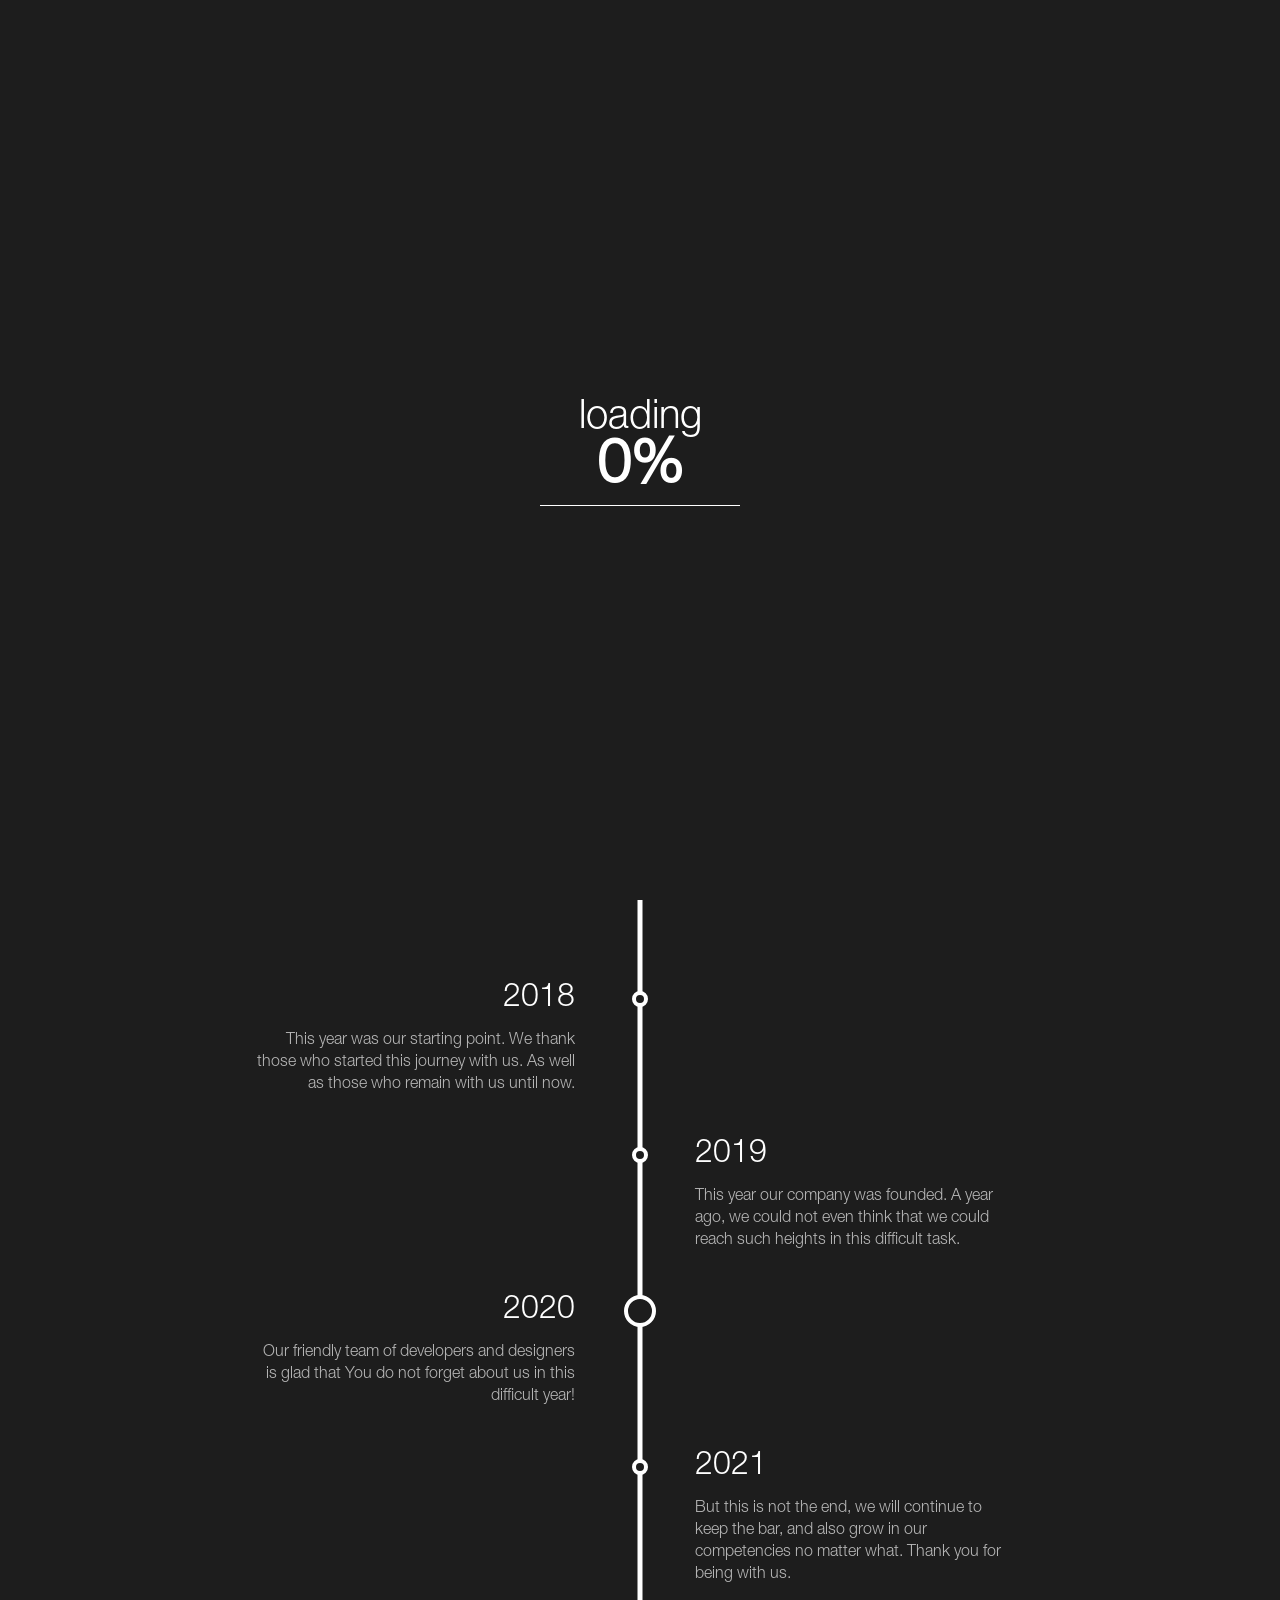
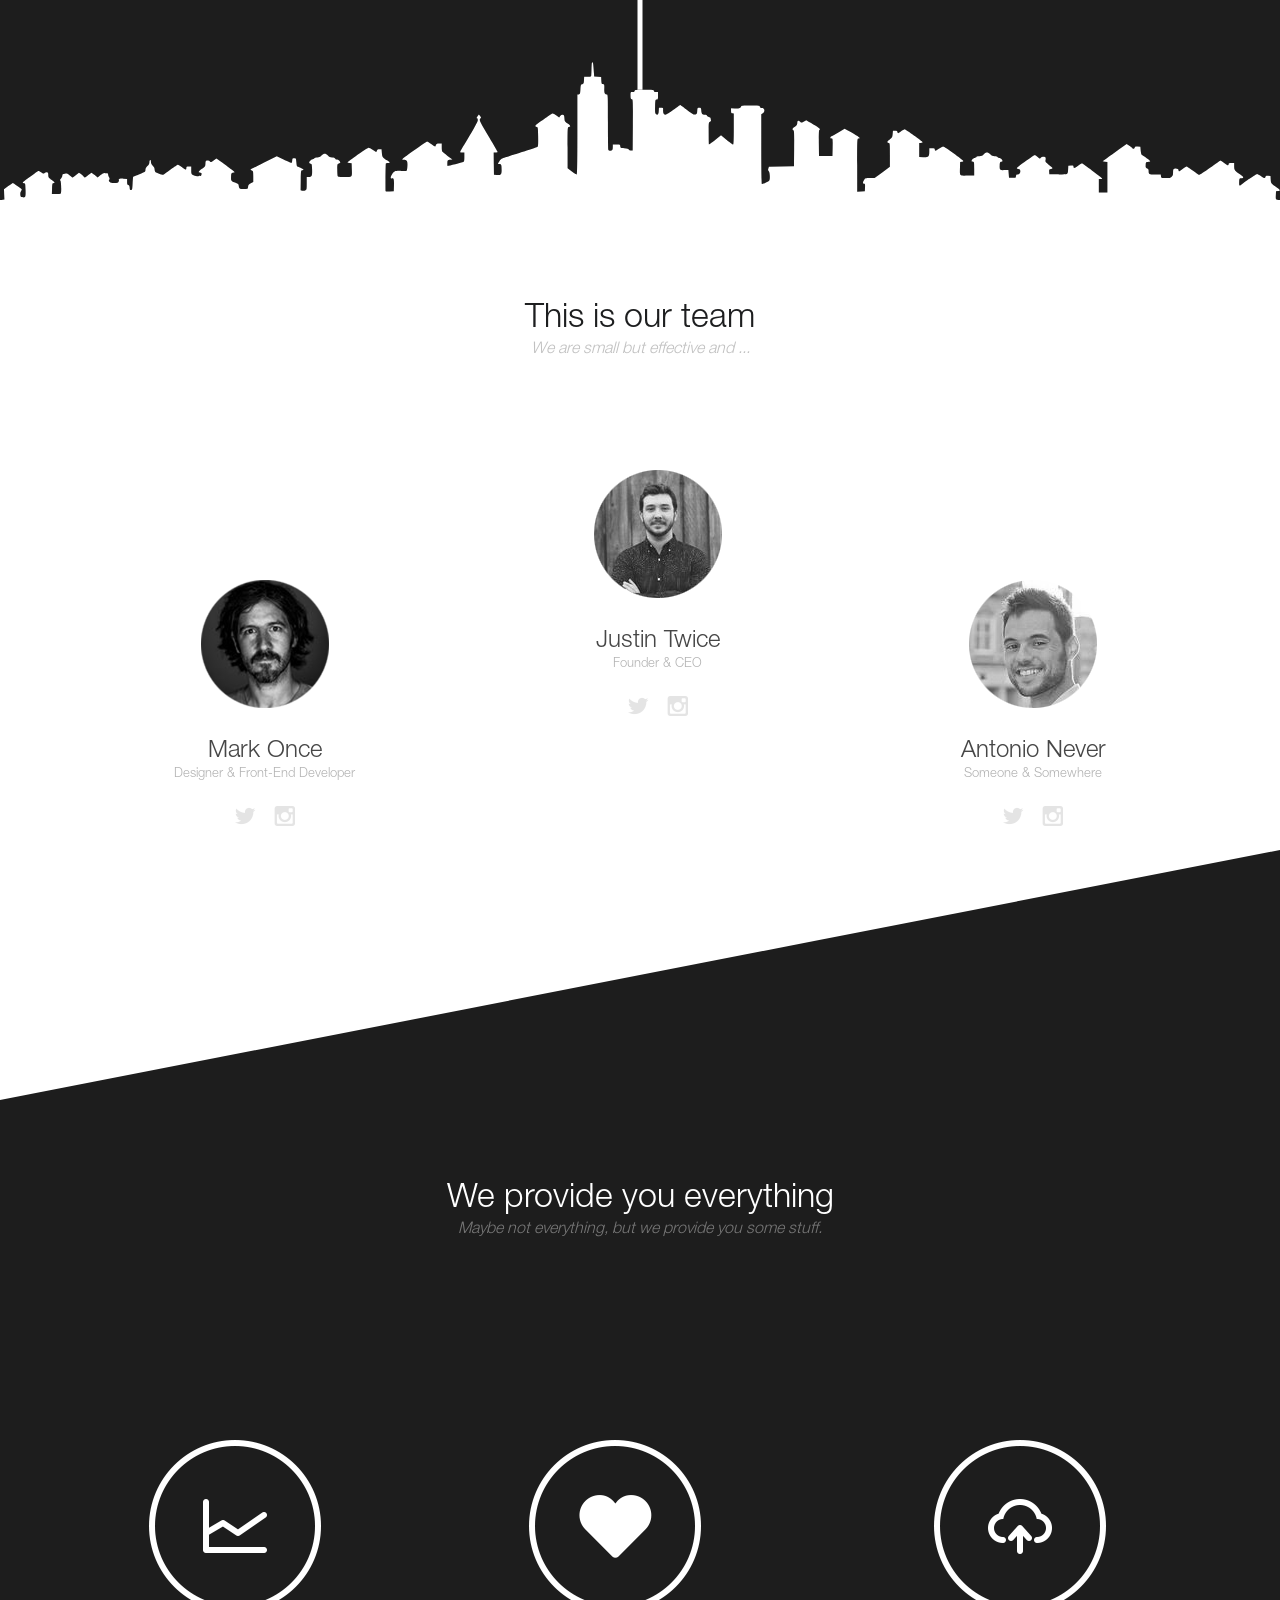
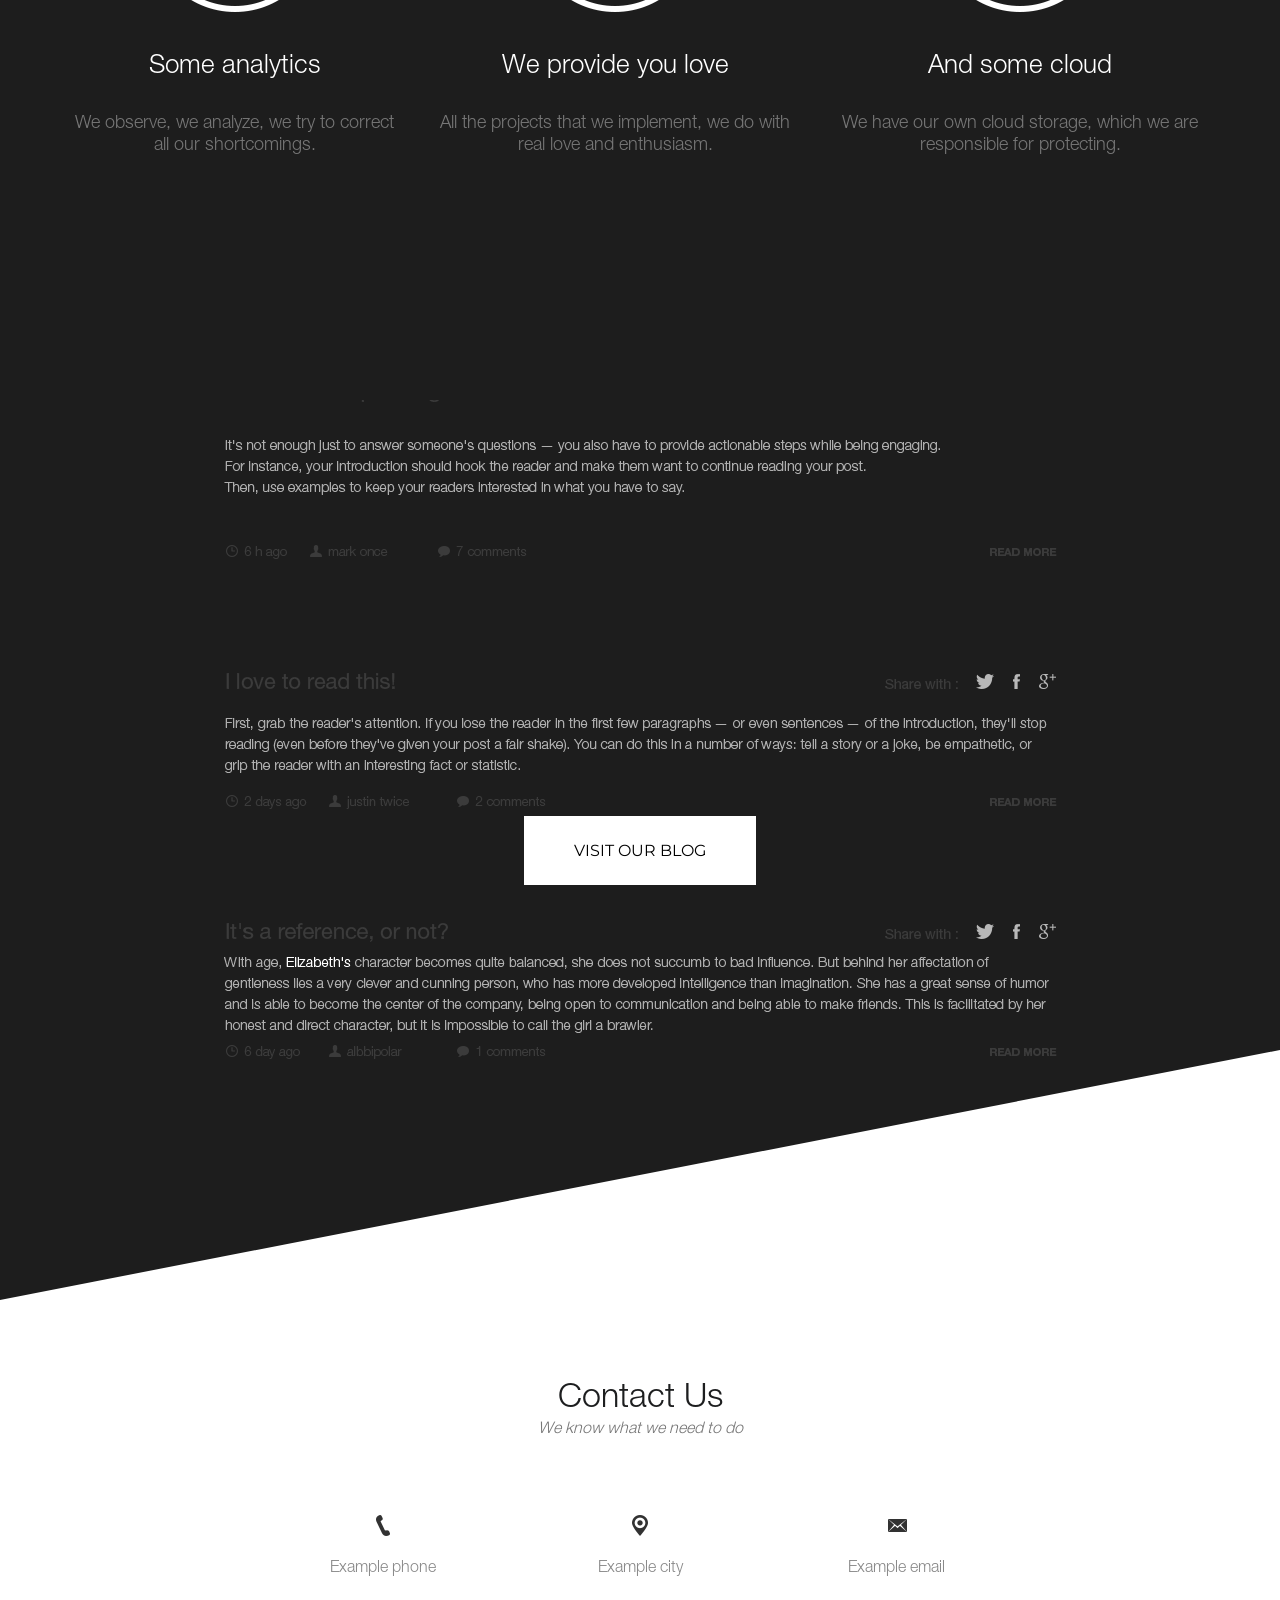
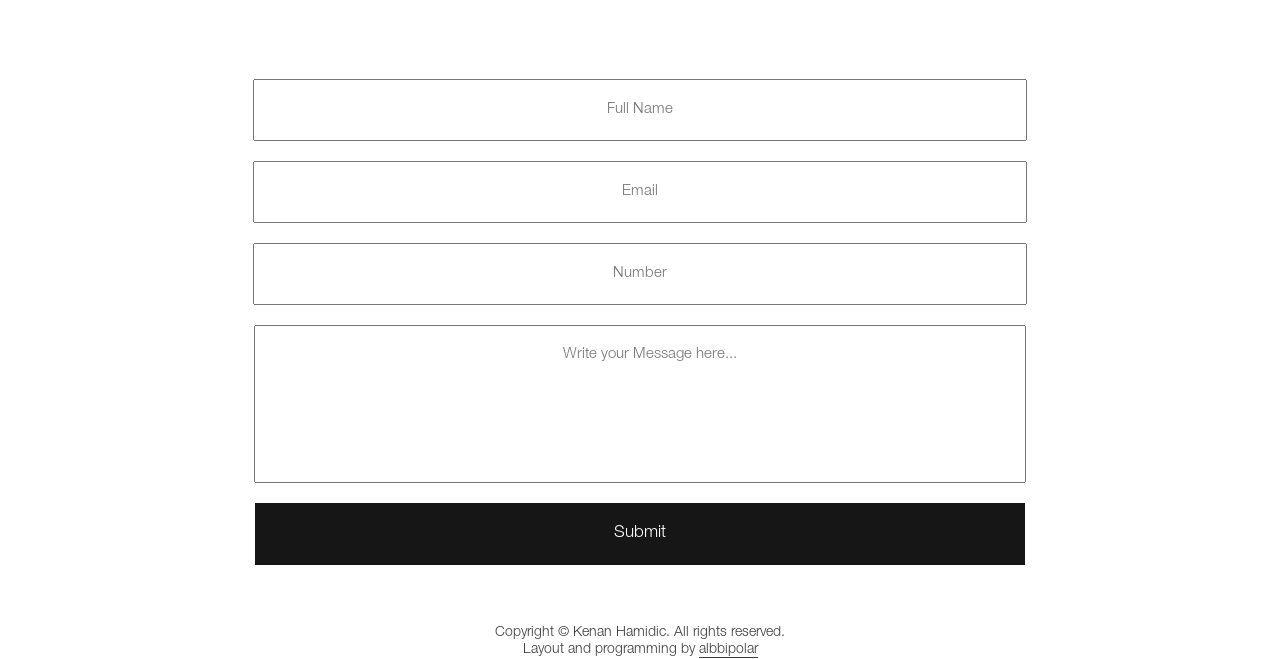
==== project/B&WLanding/index.html @ 88438c0e "add new project: B&W Landing" ====
<!DOCTYPE html>
<html lang="en">
<head>
    <meta charset="UTF-8">
    <title>B&W landing page - проект #3 | albbipolar</title>
    <meta name="viewport" content="width=device-width, initial-scale=1">
    <link rel="shortcut icon" type="image/x-icon" href="../../img/favicon.png">
    <!-- css -->
    <link rel="stylesheet" type="text/css" href="css/style.css">
    <link rel="stylesheet" type="text/css" href="css/menu.css">
    <link rel="stylesheet" type="text/css" href="css/responsive.css">
    <link rel="stylesheet" type="text/css" href="css/fonts.css">
    <link rel="stylesheet" type="text/css" href="css/owl-carousel.css">
    <!-- fonts -->
    <link href="https://fonts.googleapis.com/css2?family=Merriweather:ital,wght@1,300&family=Montserrat:wght@300;400&family=Roboto&display=swap" rel="stylesheet">
</head>
<body>
  <!-- preloader -->
  <div class="preloader">
    <div class="preloader-page">
      <div class="preloader-counter">
        <p>loading</p>
        <h2>0%</h2>
        <hr/>
      </div>
    </div>
  </div>
  <!-- / preloader -->
  <!-- toggle navigation -->
  <div class="toggle-button">
    <span></span>
  </div>
  <div id="toggle-navigation" class="toggle-navigation">
    <ul class="toggle-main">
      <li><a href="#home">Home</a></li>
      <li><a href="#about">About Us</a></li>
      <li><a href="#team">Team</a></li>
      <li><a href="#services">Services</a></li>
      <li><a href="#blog">Blog</a></li>
      <li><a href="#contact">Contact Us</a></li>
    </ul>
    <div class="toggle-about">
      <p>To exit the menu, please click on the cross button or outside of this menu.</p>
    </div>
    <ul class="toggle-copyright">
      <li>Copyright © Kenan Hamidic. All rights reserved.</li>
      <li>Layout and programming by <a href="https://albbipolar.github.io" target="_blank">albbipolar</a>.</li>
    </ul>
  </div>
  <div class="toggle-overlay"></div>
  <!-- / toggle navigation -->
  <div id="fullpage">
    <div class="section" data-anchor="section-home">
    <!-- header -->
    <header>
        <div class="container">
            <nav class="header-navigation">
                <ul>
                    <li><a href="#home">Home</a></li>
                    <li><a href="#about">About Us</a></li>
                    <li><a href="#team">Team</a></li>
                </ul>
                <div class="header-logo">
                    <p>H</p>
                </div>
                <ul>
                    <li><a href="#services">Services</a></li>
                    <li><a href="#blog">Blog</a></li>
                    <li><a href="#contact">Contact Us</a></li>
                </ul>
            </nav>
            <div class="header-title">
                <h1>We build it with passion</h1>
                <p>Just to be clear, we do this for fun not for you, just kidding.</p>
                <a href="#services" class="header-button">Read more</a>
            </div>
            <div class="header-scroll">
                <a href="#about">
                    <span></span>
                    <span></span>
                    <span></span>
                </a>
            </div>
        </div>
    </header>
    <!-- / header -->
    </div>

    <div class="section" data-anchor="section-about">
    <!-- about us -->
    <div class="section-about">
        <div class="container">
            <div class="about-entries">
                <div class="about-entry">
                  <div class="about-title">2018</div>
                  <div class="about-body">
                    <p>This year was our starting point. We thank those who started this journey with us. As well as those who remain with us until now.</p>
                  </div>
                </div>
                <div class="about-entry">
                  <div class="about-title">2019</div>
                  <div class="about-body">
                    <p>This year our company was founded. A year ago, we could not even think that we could reach such heights in this difficult task.</p>
                  </div>
                </div>
                <div class="about-entry">
                    <div class="about-title title-big">2020</div>
                    <div class="about-body">
                      <p>Our friendly team of developers and designers is glad that You do not forget about us in this difficult year!</p>
                    </div>
                  </div>
                  <div class="about-entry">
                    <div class="about-title">2021</div>
                    <div class="about-body">
                      <p>But this is not the end, we will continue to keep the bar, and also grow in our competencies no matter what. Thank you for being with us.</p>
                    </div>
                  </div>
            </div>
        </div>
        <div id="scene" class="scene">
          <div data-depth-x="0.20" data-depth-y="0" data-invert-x class="parallax-image">
            <img src="img/buildings-black.svg" alt="Buildings">
          </div>
          <div data-depth-x="0.40" data-depth-y="0" class="parallax-image">
            <img src="img/buildings-white.svg" alt="Buildings">
          </div>
        </div>
    </div>
    <!-- / about us -->
    </div>

    <div class="section" data-anchor="section-team">
    <!-- team -->
      <div class="section-team">
        <div class="container">
          <div class="team-title">
            <h2>This is our team</h2>
            <p>We are small but effective and ...</p>
          </div>
          <!-- slider for mobile -->
          <div class="owl-carousel owl-theme" style="display: none;">
            <div class="item">
              <div class="team-person">
                <img src="img/team-person-one.png" alt="Mark Once">
                <h3>Mark Once</h3>
                <p>Designer & Front-End Developer</p>
                <div class="team-social">
                  <a href="javascript:void(0);">
                    <img src="img/team-twitter.png" alt="Twitter">
                  </a>
                  <a href="javascript:void(0);">
                    <img src="img/team-instagram.png" alt="Instagram">
                  </a>
                </div>
              </div>
            </div>
            <div class="item">
              <div class="team-person">
                <img src="img/team-person-two.png" alt="Justin Twice">
                <h3>Justin Twice</h3>
                <p>Founder & CEO</p>
                <div class="team-social">
                  <a href="javascript:void(0);">
                    <img src="img/team-twitter.png" alt="Twitter">
                  </a>
                  <a href="javascript:void(0);">
                    <img src="img/team-instagram.png" alt="Instagram">
                  </a>
                </div>
              </div>
            </div>
            <div class="item">
              <div class="team-person">
                <img src="img/team-person-three.png" alt="Antonio Never">
                <h3>Antonio Never</h3>
                <p>Someone & Somewhere</p>
                <div class="team-social">
                  <a href="javascript:void(0);">
                    <img src="img/team-twitter.png" alt="Twitter">
                  </a>
                  <a href="javascript:void(0);">
                    <img src="img/team-instagram.png" alt="Instagram">
                  </a>
                </div>
              </div>
            </div>
          </div>
        <!-- / slider for mobile -->
          <div class="team-persons">
            <div class="team-person">
              <img src="img/team-person-one.png" alt="Mark Once">
              <h3>Mark Once</h3>
              <p>Designer & Front-End Developer</p>
              <div class="team-social">
                <a href="javascript:void(0);">
                  <img src="img/team-twitter.png" alt="Twitter">
                </a>
                <a href="javascript:void(0);">
                  <img src="img/team-instagram.png" alt="Instagram">
                </a>
              </div>
            </div>
            <div class="team-person">
              <img src="img/team-person-two.png" alt="Justin Twice">
              <h3>Justin Twice</h3>
              <p>Founder & CEO</p>
              <div class="team-social">
                <a href="javascript:void(0);">
                  <img src="img/team-twitter.png" alt="Twitter">
                </a>
                <a href="javascript:void(0);">
                  <img src="img/team-instagram.png" alt="Instagram">
                </a>
              </div>
            </div>
            <div class="team-person">
              <img src="img/team-person-three.png" alt="Antonio Never">
              <h3>Antonio Never</h3>
              <p>Someone & Somewhere</p>
              <div class="team-social">
                <a href="javascript:void(0);">
                  <img src="img/team-twitter.png" alt="Twitter">
                </a>
                <a href="javascript:void(0);">
                  <img src="img/team-instagram.png" alt="Instagram">
                </a>
              </div>
            </div>
          </div>
        </div>
      </div>
    <!-- / team -->
    </div>

    <div class="section" data-anchor="section-services">
    <!-- services -->
      <div class="section-services">
        <div class="container">
          <div class="services-title">
            <h3>We provide you everything</h3>
            <p>Maybe not everything, but we provide you some stuff.</p>
          </div>
          <!-- slider for mobile -->
          <div class="owl-carousel owl-theme" style="display: none;">
            <div class="item">
              <div class="service-item">
                <img src="img/service-item-one.png" alt="Analytics">
                <h3>Some analytics</h3>
                <p>We observe, we analyze, we try to correct all our shortcomings.</p>
              </div>
            </div>
            <div class="item">
              <div class="service-item">
                <img src="img/service-item-two.png" alt="Love">
                <h3>We provide you love</h3>
                <p>All the projects that we implement, we do with real love and enthusiasm.</p>
              </div>
            </div>
            <div class="item">
              <div class="service-item">
                <img src="img/service-item-three.png" alt="Cloud">
                <h3>And some cloud</h3>
                <p>We have our own cloud storage, which we are responsible for protecting.</p>
              </div>
            </div>
          </div>
          <!-- / slider for mobile -->
          <div class="services-service">
            <div class="service-item">
              <img src="img/service-item-one.png" alt="Analytics">
              <h3>Some analytics</h3>
              <p>We observe, we analyze, we try to correct all our shortcomings.</p>
            </div>
            <div class="service-item">
              <img src="img/service-item-two.png" alt="Love">
              <h3>We provide you love</h3>
              <p>All the projects that we implement, we do with real love and enthusiasm.</p>
            </div>
            <div class="service-item">
              <img src="img/service-item-three.png" alt="Cloud">
              <h3>And some cloud</h3>
              <p>We have our own cloud storage, which we are responsible for protecting.</p>
            </div>
          </div>
        </div>
      </div>
    <!-- / services -->
    </div>

    <div class="section" data-anchor="section-blog">
    <!-- blog -->
      <div class="section-blog">
        <div class="container">
          <!-- blog text for mobile -->
          <div class="blog-posts" style="display: none;">
            <div class="blog-header">
              <h3>Examples of articles from our blog</h3>
            </div>
            <div class="blog-post">
              <h4>This will be super blog</h4>
              <p>It's not enough just to answer someone's questions — you also have to provide actionable steps while being engaging.
              For instance, your introduction should hook the reader and make them want to continue reading your post.
              Then, use examples to keep your readers interested in what you have to say.</p>
            </div>
            <div class="blog-post">
              <h4>I love to read this!</h4>
              <p>First, grab the reader's attention.
                 If you lose the reader in the first few paragraphs — or even sentences — of the introduction, they'll stop reading (even before they've given your post a fair shake). 
                 You can do this in a number of ways: tell a story or a joke, be empathetic, or grip the reader with an interesting fact or statistic.</p>
            </div>
            <div class="blog-post">
              <h4>It's a reference, or not?</h4>
              <p>With age, Elizabeth's character becomes quite balanced, she does not succumb to bad influence.
                But behind her affectation of gentleness lies a very clever and cunning person, who has more developed intelligence than imagination.
                She has a great sense of humor and is able to become the center of the company, being open to communication and being able to make friends.
                This is facilitated by her honest and direct character, but it is impossible to call the girl a brawler.</p>
            </div>
          </div>
          <!-- / blog text for mobile -->
          <!-- slider for mobile -->
          <div class="owl-carousel owl-theme" style="display: none;">
            <div class="item">
              <div class="blog-post">
                <h4>This will be super blog</h4>
                <p>It's not enough just to answer someone's questions — you also have to provide actionable steps while being engaging.
                For instance, your introduction should hook the reader and make them want to continue reading your post.
                Then, use examples to keep your readers interested in what you have to say.</p>
              </div>
            </div>
            <div class="item">
              <div class="blog-post">
                <h4>I love to read this!</h4>
                <p>First, grab the reader's attention.
                   If you lose the reader in the first few paragraphs — or even sentences — of the introduction, they'll stop reading (even before they've given your post a fair shake). 
                   You can do this in a number of ways: tell a story or a joke, be empathetic, or grip the reader with an interesting fact or statistic.</p>
              </div>
            </div>
            <div class="item">
              <div class="blog-post">
                <h4>It's a reference, or not?</h4>
                <p>With age, Elizabeth's character becomes quite balanced, she does not succumb to bad influence.
                  But behind her affectation of gentleness lies a very clever and cunning person, who has more developed intelligence than imagination.
                  She has a great sense of humor and is able to become the center of the company, being open to communication and being able to make friends.
                  This is facilitated by her honest and direct character, but it is impossible to call the girl a brawler.</p>
              </div>
            </div>
          </div>
          <!-- / slider for mobile -->
          <div class="blog-button">
            <button class="modal-button">Visit our blog</button>
          </div>
        </div>
      </div>
    <!-- / blog -->
    </div>

    <div class="section" data-anchor="section-contact">
      <!-- contact -->
        <div class="section-contact">
          <div class="container">
            <div class="contact-title">
              <h3>Contact Us</h3>
              <p>We know what we need to do</p>
            </div>
            <!-- slider for mobile -->
            <div class="owl-carousel owl-theme" style="display: none;">
              <div class="item">
                <div class="contact-element">
                  <img src="img/contact-phone.png" alt="Phone">
                  <p>Example phone</p>
                </div>
              </div>
              <div class="item">
                <div class="contact-element">
                  <img src="img/contact-adress.png" alt="Adress">
                  <p>Example city</p>
                </div>
              </div>
              <div class="item">
                <div class="contact-element">
                  <img src="img/contact-email.png" alt="Email">
                  <p>Example email</p>
                </div>
              </div>
            </div>
            <!-- / slider for mobile -->
            <div class="contact-elements">
              <div class="contact-element">
                <img src="img/contact-phone.png" alt="Phone">
                <p>Example phone</p>
              </div>
              <div class="contact-element">
                <img src="img/contact-adress.png" alt="Adress">
                <p>Example city</p>
              </div>
              <div class="contact-element">
                <img src="img/contact-email.png" alt="Email">
                <p>Example email</p>
              </div>
            </div>
            <div class="contact-form">
              <input type="text" placeholder="Full Name">
              <input type="text" placeholder="Email">
              <input type="text" placeholder="Number">
              <textarea placeholder="Write your Message here..."></textarea>
              <button>Submit</button>
            </div>
            <div class="contact-copyright">
              <p>Copyright © Kenan Hamidic. All rights reserved.</p>
              <p>Layout and programming by <a href="https://albbipolar.github.io" target="_blank">albbipolar</a></p>
            </div>
          </div>
        </div>
      <!-- / contact -->
    </div>
  </div>

  <!-- modal -->
  <div class="modal-overlay">
    <div class="modal-window">
      <div class="close-modal">
        <span></span>
      </div>
      <div class="modal-content">
        <h3>Unfortunately, our blog is currently under development.</h3>
        <p>To exit the modal window, please click on the cross or double-click outside of this window.</p>
      </div>
    </div>
  </div>
  <!-- / modal -->
  
  <!-- scripts -->
  <script src="js/parallax.min.js"></script>
  <script src="https://ajax.googleapis.com/ajax/libs/jquery/2.1.3/jquery.min.js"></script>
  <script src="js/jquery.fullPage.min.js"></script>
  <script src="js/script.js"></script>
  <script src="js/classie.js"></script>
  <script src="js/owl.carousel.js"></script>
  <script>
  $(document).ready(function(){
    $('.owl-carousel').owlCarousel({
      loop: true,
      autoplay: true,
      autoplayTimeout: 7000,
      autoplayHoverPause: true,
      nav: false,
      dots: true,
      responsive: {
        0: {
          items: 1
        }
      }
    })
  });
  </script>
  <!-- / scripts -->
</body>
</html>
---- project/B&WLanding/css/style.css ----
/* DEFAULT */

* {
    margin: 0;
    padding: 0;
}
body {font-family: 'HelveticaNeueLTProLt', sans-serif;}
a, li {
    text-decoration: none;
    list-style: none;
}
img {pointer-events: none;}
input, textarea, button {outline: none;}
.container {
    width: 100%;
    max-width: 1170px;

    margin: 0 auto;
}

/* PRELOADER */

.preloader {
    background: #1d1d1d;
    position: absolute;
    top: 0;
    bottom: 0;
    right: 0;
    left: 0;
    display: flex;
    justify-content: center;
    align-items: center;
    color: #fff;
    font-size: 30px;
    z-index: 999;
}
.preloader-right-easing {animation: preloader-animation .7s ease-in-out both;}
.preloader-page {
    width: 100vw;
    height: 100vh;
    display: flex;
    justify-content: center;
    align-items: center;
}
.preloader-page .preloader-counter {text-align: center;}
.preloader-page .preloader-counter p {
    font-size: 40px;
    font-weight: 100;
    color: #fff;
}
.preloader-page .preloader-counter h2 {
    color: #fff;
    font-size: 60px;
    
    margin-top: -10px;
}
.preloader-page .preloader-counter hr {
    height: 1px;
    background: #fff;
    border: none;
}
.preloader-page .preloader-counter {
    width: 200px;
    position: relative;
}
.preloader-page .preloader-counter .color {
    width: 0px;
    overflow: hidden;
    color: #b7b7b7;
}

/* SECTION HEADER */

header {
    height: 100vh;
    display: flex;
    justify-content: center;
    background: #fff;
}
.header-navigation {
    max-width: 620px;
    display: flex;
    justify-content: center;
    align-content: center;

    margin: 0 auto;
}
.header-navigation .header-logo {
    background: #121212;
    pointer-events: none;
}
.header-navigation .header-logo p {
    color: #fff;
    font-size: 32px;
    font-weight: 700;

    padding: 15px;
}
.header-navigation ul {
    width: 100%;
    display: flex;
    justify-content: space-around;

    padding-top: 25px;
}
.header-navigation ul li a {color: #888;}
.header-navigation ul li a:hover {color: #010101;}
header .header-title {
    height: 100%;
    display: flex;
    justify-content: center;
    align-items: center;
    flex-direction: column;

    margin-top: -70px;
}
header .header-title h1 {
    color: #1d1e1f;
    font-size: 44px;
    font-weight: normal;
}
header .header-title p {
    font-family: 'Merriweather', serif;
    color: #888;
}
header .header-title .header-button {
    font-family: 'Montserrat', sans-serif;
    color: #000;
    text-transform: uppercase;
    border: 1px solid #000;

    padding: 24px 50px;
    margin-top: 40px;
}
header .header-scroll {
    display: flex;
    align-items: center;
    flex-direction: column;
    position: absolute;
    left: 0;
    right: 0;
    bottom: 90px;
}
header .header-scroll span {
    display: block;
    border-radius: 50%;
    width: 10px;
    height: 10px;
    background: #888;
    animation: scroll-animation 3s ease infinite;

    margin-top: 5px;
}
header .header-scroll span:nth-child(1) {animation-delay: .5s;}
header .header-scroll span:nth-child(2) {animation-delay: 1s;}
header .header-scroll span:nth-child(3) {animation-delay: 1.5s;}

/* SECTION ABOUT */

.section-about {
    background: #1d1d1d;
    height: 100vh;
    position: relative;
    overflow: hidden;
}
.section-about:before {
    content: '';
    position: absolute;
    top: 0px;
    left: 50%;
    bottom: 0px;
    transform: translateX(-50%);
    width: 5px;
    background: #fff;
}
.section-about .about-entries {
    width: calc(100% - 80px);
    max-width: 800px;
    position: relative;
    left: -5px;

    margin: auto;
}
.section-about .about-entries .about-entry {
    width: calc(50% - 80px);
    float: left;
    padding: 20px;
    clear: both;
    text-align: right;
}
.section-about .about-entries .about-entry:first-child {margin-top: 60px;}
.section-about .about-entries .about-entry .about-title {
    font-size: 32px;
    position: relative;
    color: #fefefe;

    margin-bottom: 12px;
}
.section-about .about-entries .about-entry .about-title:before {
    content: '';
    position: absolute;
    width: 8px;
    height: 8px;
    border: 4px solid #fff;
    background-color: #1d1d1d;
    border-radius: 100%;
    top: 50%;
    transform: translateY(-50%);
    right: -73px;
    z-index: 1000;
}
.section-about .about-entries .about-entry .about-title.title-big:before {
    width: 24px;
    height: 24px;
    transform: translate(8px, -50%);
}
.section-about .about-entries .about-entry .about-body {color: #aaa;}
.section-about .about-entries .about-entry .about-body p {
    color: #b7b7b7;
    line-height: 22px;
}
.section-about .about-entries .about-entry:nth-child(2n) {
    text-align: left;
    float: right;
}
.section-about .about-entries .about-entry:nth-child(2n) .about-title:before {left: -63px;}
.section-about .about-entries .about-entry:nth-child(2n) .about-title.title-big:before {transform: translate(-8px, -50%);}
.section-about .scene {
    height: 100vh;
    position: relative;
}
.section-about .parallax-image {
    position: absolute!important;
    bottom: 0;
    top: auto!important;
    width: 100%;
}
.section-about .parallax-image img {
    max-width: 100%;
    display: block;

    margin-bottom: -5px;
}

/* SECTION TEAM */

.section-team {
    height: 100vh;
    position: relative;
}
.section-team::before {
    content: '';
    position: absolute;
    bottom: 0;
    left: 0;
    width: 100%;
    height: 250px;
    background: #1d1d1d;
    clip-path: polygon(100% 0, 0 100%, 100% 100%);
}
.section-team .team-title {
    display: flex;
    justify-content: center;
    align-items: center;
    flex-direction: column;

    padding-top: 100px;
}
.section-team .team-title h2 {
    color: #1d1e1f;
    font-size: 34px;
    font-weight: normal;
}
.section-team .team-title p {
    color: #8888;
    font-style: italic;
}
.section-team .team-persons {
    display: flex;
    justify-content: space-around;
}
.section-team .team-persons .team-person {
    display: flex;
    justify-content: center;
    align-items: center;
    flex-direction: column;
    text-align: center;
}
.section-team .team-persons .team-person h3 {
    color: #464646;
    font-size: 24px;
    font-weight: normal;

    margin-top: 30px;
}
.section-team .team-persons .team-person p {
    color: #b3b3b3;
    font-size: 13px;
}
.section-team .team-persons .team-person {margin-top: 220px;}
.section-team .team-persons .team-person:nth-child(2) {margin-top: 0;}
.section-team .team-persons .team-person .team-social {margin-top: 20px;}
.section-team .team-persons .team-person .team-social img {margin: 0 5px;}
.section-team .team-persons .team-person .team-social a {display: inline-block;}

/* SECTION SERVICES */

.section-services {
    height: 100vh;
    background: #1d1d1d;
}
.section-services .services-title {
    display: flex;
    justify-content: center;
    align-items: center;
    flex-direction: column;

    padding-top: 80px;
}
.section-services .services-title h3 {
    color: #fff;
    font-size: 34px;
    font-weight: normal;
}
.section-services .services-title p {
    color: #777;
    font-style: italic;
}
.section-services .services-service {
    display: flex;
    justify-content: space-around;

    margin-top: 200px;
}
.section-services .services-service .service-item {
    display: flex;
    justify-content: center;
    align-items: center;
    flex-direction: column;
    text-align: center;

    margin: 0 20px;
}
.section-services .services-service .service-item h3 {
    color: #fff;
    font-size: 26px;
    font-weight: normal;

    margin: 40px 0 30px 0;
}
.section-services .services-service .service-item p {
    color: #777;
    font-size: 18px;
}

/* SECTION BLOG */

.section-blog {
    height: 100vh;
    display: flex;
    justify-content: center;
    align-items: center;
    background: url('../img/blog-posts.png') #1d1d1d;
    background-repeat: no-repeat;
    background-position: bottom;
    text-align: center;
    position: relative;
}
.section-blog::before {
    content: '';
    position: absolute;
    bottom: 0;
    left: 0;
    width: 100%;
    height: 250px;
    background: #fff;
    clip-path: polygon(100% 0, 0 100%, 100% 100%);
}
.section-blog .blog-button button {
    font-family: 'Montserrat', sans-serif;
    color: #000;
    font-size: 16px;
    text-transform: uppercase;
    background: #fff;
    border: none;
    cursor: pointer;

    padding: 25px 50px;
}

/* SECTION CONTACT */

.section-contact {
    height: 100vh;
    background: #fff;
}
.section-contact .contact-form {
    max-width: 770px;

    margin: 100px auto 0px auto;
}
.section-contact .contact-title {
    display: flex;
    justify-content: center;
    align-items: center;
    flex-direction: column;

    padding-top: 80px;
}
.section-contact .contact-title h3 {
    color: #1d1e1f;
    font-size: 34px;
    font-weight: normal;
}
.section-contact .contact-title p {
    color: #777;
    font-style: italic;
}
.section-contact .contact-elements {
    max-width: 770px;
    display: flex;
    justify-content: space-around;
    align-items: center;

    margin: 60px auto 0px auto;
}
.section-contact .contact-elements .contact-element {
    width: 100%;
    display: flex;
    justify-content: center;
    align-items: center;
    flex-direction: column;
}
.section-contact .contact-elements .contact-element p {
    color: #888;
    
    margin-top: 10px;
}
.section-contact .contact-form {
    display: flex;
    justify-content: center;
    align-items: center;
    flex-direction: column;

    margin-top: 100px;
}
.section-contact .contact-form input {
    font-family: 'HelveticaNeueLTProLt', sans-serif;
    color: #888;
    font-size: 15px;
    text-align: center;
    width: 100%;

    padding: 20px 0;
    margin-bottom: 20px;
}
.section-contact .contact-form textarea {
    font-family: 'HelveticaNeueLTProLt', sans-serif;
    color: #888;
    font-size: 15px;
    width: 100%;
    text-align: center;
    resize: none;

    padding: 20px 0 100px 0;
}
.section-contact .contact-form textarea::placeholder {padding-left: 20px;}
.section-contact .contact-form button {
    font-family: 'HelveticaNeueLTProLt', sans-serif;
    color: #fff;
    font-size: 17px;
    width: 100%;
    background: #161616;
    border: 1px solid #161616;
    cursor: pointer;

    padding: 20px 0;
    margin-top: 20px;
}
.section-contact .contact-copyright {
    color: #3b3b3b;
    font-size: 14px;
    text-align: center;

    margin: 60px 0;
}
.section-contact .contact-copyright a {
    color: #3b3b3b;
    border-bottom: 1px solid #3b3b3b;
}

/* ANIMATIONS */

@keyframes preloader-animation { 
	from {}
    to {transform: translateX(100%);}
}
@keyframes scroll-animation {
    0% {opacity: 1;}
    50% {opacity: 0;}
    100% {opacity: 1;}
}

/* MODAL WINDOW */

.modal-window {
    display: flex;
    align-items: center;
    justify-content: center;
    position: relative;
    margin: 0 auto;
    background-color: #fff;
    width: 600px;
    max-width: 1200px;
    min-height: 320px;
    padding: 16px;
    opacity: 0;
    overflow-y: auto;
    visibility: hidden;
    backface-visibility: hidden;
    transform: scale(1.2);
    transition: all 0.6s cubic-bezier(0.55, 0, 0.1, 1);
}
.modal-window .modal-content {
    opacity: 0;
    backface-visibility: hidden;
    transition: opacity 0.6s cubic-bezier(0.55, 0, 0.1, 1);
    transition-delay: 0.3s;
}
.modal-window.active {
    visibility: visible;
    opacity: 1;
    transform: scale(1);
}
.modal-window .modal-content {
    text-align: center;
    opacity: 1;
}
.modal-window .modal-content h3 {
    color: #1d1d1d;
    font-weight: normal;

    margin-bottom: 10px;
}
.modal-window .modal-content p {color: #888;}
.modal-window.active .close-modal {
    display: block;
    position: fixed;
    top: 20px;
    right: 25px;
    z-index: 100;
    width: 50px;
    height: 50px;
    transform: rotate(45deg);
    cursor: pointer;
}
.modal-window.active .close-modal span {
    position: absolute;
    top: 50%;
    left: 0;
    display: block;
    width: 100%;
    height: 8%;
    background-color: #1d1d1d;
    font-size: 0px;
    user-select: none;
}
.modal-window.active .close-modal span:before,
.modal-window.active .close-modal span:after {
    content: '';
    width: 100%;
    height: 100%;
    position: absolute;
    left: 0;
    background: #1d1d1d;
}
.modal-window.active .close-modal span:before,
.modal-window.active .close-modal span:after {transform: rotate(90deg);}
---- project/B&WLanding/css/menu.css ----
.toggle-button {
    display: block;
    position: fixed;
    top: 20px;
    right: 25px;
    z-index: 100;
    width: 50px;
    height: 50px;
}
.toggle-button span {
    position: absolute;
    top: 50%;
    left: 0;
    display: block;
    width: 100%;
    height: 8%;
    background-color: #fff;
    font-size: 0px;
    user-select: none;
}
.toggle-button span:before {transform: translateY(350%);}
.toggle-button span:after {transform: translateY(-350%);}
.toggle-button span:before, .toggle-button span:after {
    position: absolute;
    left: 0;
    width: 100%;
    height: 100%;
    background: #fff;
    content: '';
}
.toggle-button.clicked span:before, .toggle-button.clicked span:after {background-color: #fff;}
.toggle-button:hover {cursor: pointer;}
.toggle-navigation {
    background-color: #2a2a2a;
    position: fixed;
    z-index: 9;
    top: 0;
    right: 0;
    height: 100%;
    max-width: 500px;
    width: 100%;
    overflow-y: auto;
    transform: translateX(100%);
    transition: transform 0.55s cubic-bezier(0.785, 0.135, 0.15, 0.86);

    padding: 100px 40px 60px 40px;
}
.toggle-navigation.overlay-show {transform: translateX(0px);}
.toggle-navigation.overlay-show ul.toggle-main li {
    transform: translateX(0px);
    opacity: 1;
}
.toggle-navigation.overlay-show ul.toggle-main li:nth-child(1) {transition-delay: 0.15s;}
.toggle-navigation.overlay-show ul.toggle-main li:nth-child(2) {transition-delay: 0.3s;}
.toggle-navigation.overlay-show ul.toggle-main li:nth-child(3) {transition-delay: 0.45s;}
.toggle-navigation.overlay-show ul.toggle-main li:nth-child(4) {transition-delay: 0.6s;}
.toggle-navigation.overlay-show ul.toggle-main li:nth-child(5) {transition-delay: 0.75s;}
.toggle-navigation.overlay-show ul.toggle-main li:nth-child(6) {transition-delay: 0.9s;}
.toggle-navigation.overlay-show ul.toggle-main li:nth-child(7) {transition-delay: 1.05s;}
.toggle-navigation.overlay-show ul.toggle-main li:nth-child(8) {transition-delay: 1.2s;}
.toggle-navigation.overlay-show ul.toggle-main li:nth-child(9) {transition-delay: 1.35s;}
.toggle-navigation.overlay-show .toggle-about,
.toggle-navigation.overlay-show .toggle-copyright {
    transform: translateY(0px);
    opacity: 1;
    transition-delay: 0.85s;
}
@media (min-width: 667px) {
    .toggle-navigation {
        padding: 120px 90px 70px 90px;
    }
}
.toggle-navigation ul.toggle-main {list-style-type: none;}
.toggle-navigation ul.toggle-main li {
    transform: translateX(40px);
    opacity: 0;
    transition: all 0.3s ease;

    margin-bottom: 20px;
}
.toggle-navigation ul.toggle-main li:last-of-type {margin-bottom: 0px;}
.toggle-navigation ul.toggle-main li a {
    color: #fff;
    text-decoration: none;
    text-transform: uppercase;
    font-size: 24px;
    display: block;
    letter-spacing: 5px;
    transition: all 0.3s ease;

    padding: 10px 0;
}
.toggle-navigation ul.toggle-main li a span {color: #777;}
.toggle-navigation ul.toggle-main li a:hover {color: #777;}
.toggle-navigation .toggle-about {
    transform: translateY(30px);
    opacity: 0;
    transition: all 0.4s ease;
    
    margin-top: 40px;
}
.toggle-navigation .toggle-about p {
    color: #fff;
    font-size: 1.05rem;
    letter-spacing: 0.5px;
    line-height: 170%;
}
.toggle-navigation ul.toggle-copyright {
    list-style-type: none;
    transform: translateY(30px);
    opacity: 0;
    transition: all 0.4s ease;

    margin-top: 40px;
}
.toggle-navigation ul.toggle-copyright li {
    color: #fff;

    margin-bottom: 10px;
}
.toggle-navigation ul.toggle-copyright li:last-of-type {margin-bottom: 0px;}
.toggle-navigation ul.toggle-copyright li a {
    color: #fff;
    letter-spacing: 1px;
    font-size: 0.9rem;
    text-decoration: none;
    transition: all 0.3s ease;
    border-bottom: 1px solid #fff;
}
.toggle-navigation ul.toggle-copyright li a:hover {color: #777;}
.toggle-overlay {
    position: fixed;
    top: 0;
    left: 0;
    z-index: 1;
    width: 100%;
    height: 100%;
    transition: all 0.3s ease-in-out;
    background: #1d1d1d;
    opacity: 0;
    visibility: hidden;
}
.toggle-overlay.overlay-show {
    opacity: 0.8;
    visibility: visible;
}
.button-dark span,
.button-dark span::before,
.button-dark span::after {background: #1d1d1d;}
.button-active {transform: rotate(45deg);}
.button-active span,
.button-active span::before,
.button-active span::after {
    background: #fff!important;
    transform: rotate(90deg);
}
---- project/B&WLanding/css/responsive.css ----
/* RESPONSIVE STYLE */

/* IF WIDTH < 720px */

@media screen and (max-width: 720px) {

    /* SECTION HEADER */
    .header-navigation {display: none;}
    .toggle-button {display: block!important;}
    .toggle-button span,
    .toggle-button span:before,
    .toggle-button span:after {background: #1d1d1d;}

    /* SECTION ABOUT */
    .section-about .about-entries .about-entry .about-title:before,
    .section-about:before {display: none;}
    .section-about .about-entries {
        height: 100vh;
        position: static;
        left: 0;
        display: flex;
        justify-content: center;
        align-items: center;
        flex-direction: column;

        margin: 0 auto;
    }
    .section-about .about-entries .about-entry:first-child {margin: 0;}
    .section-about .about-entries .about-entry:nth-child(2n),
    .section-about .about-entries .about-entry {
        width: 100%;
        text-align: center;
    }
    .section-about .parallax-image img {display: none;}

    /* SECTION TEAM */
    .section-team::before {display: none;}
    .section-team .team-persons {
        flex-direction: column;
        
        margin-top: 40px;
    }
    .section-team .team-persons .team-person:nth-child(2),
    .section-team .team-persons .team-person {
        width: 100%;

        margin: 20px 0;
    }
    .section-team .team-persons .team-person h3 {margin-top: 10px;}
    .section-team .team-persons .team-person .team-social {margin: 0;}

    /* SECTION SERVICES */
    .section-services {
        display: flex;
        justify-content: center;
        align-items: center;
        flex-direction: column;
    }
    .section-services .services-title {padding: 0;}
    .section-services .services-service {
        max-width: 800px;
        width: calc(100% - 80px);
        flex-direction: column;

        margin: 40px auto 0 auto;
    }
    .section-services .services-service .service-item {margin: 20px 0;}
    .section-services .services-service .service-item img {width: 20%;}
    .section-services .services-service .service-item h3 {margin: 5px 0;}
    .section-services .services-service .service-item p {padding: 0 20px;}

    /* SECTION BLOG */
    .section-blog {
        background: #1d1d1d;

        padding: 0 40px;
    }
    .section-blog::before {display: none;}
    .section-blog .blog-header h3 {
        color: #fff;
        font-weight: normal;
        font-size: 34px;

        margin-bottom: 80px;
    }
    .section-blog .blog-posts {
        display: block!important;

        margin: 20px 0;
    }
    .section-blog .blog-post h4 {
        color: #fff;
        font-weight: normal;
        font-size: 24px;

        margin: 10px 0;
    }
    .section-blog .blog-post p {
        color: #777;
        font-size: 16px;
    }
    .section-blog .blog-button {margin-top: 80px;}

    /* SECTION CONTACT */
    .section-contact {padding: 0 40px;}
    .section-contact .contact-form input,
    .section-contact .contact-form textarea,
    .section-contact .contact-form button {width: 75%;}

    /* TOGGLE NEAVIGATION */
    .fp-viewing-about .toggle-button span,
    .fp-viewing-about .toggle-button span:before,
    .fp-viewing-about .toggle-button span:after,
    .fp-viewing-services .toggle-button span,
    .fp-viewing-services .toggle-button span:before,
    .fp-viewing-services .toggle-button span:after,
    .fp-viewing-blog .toggle-button span,
    .fp-viewing-blog .toggle-button span:before,
    .fp-viewing-blog .toggle-button span:after {background: #fff;}
}

/* IF WIDTH < 540PX */

@media screen and (max-width: 540px) {

    /* SECTION HEADER */
    header {padding: 0 40px;}
    header .header-title {margin: 0;}
    header .header-title h1 {
        font-size: 36px;
        text-align: center;
    }
    header .header-title p {
        text-align: center;

        margin-top: 10px;
    }

    /* MOBILE MENU */
    .toggle-navigation {
        display: flex;
        flex-direction: column;
        align-items: center;
        text-align: center;

        padding: 0;
    }
    .toggle-navigation.overlay-show ul.toggle-main li {width: 100%;}
    .toggle-navigation .toggle-main {
        width: 100%;
        height: 100%;
        display: flex;
        flex-direction: column;
        justify-content: center;
        align-items: center;
        text-align: center;
    }
    .toggle-navigation .toggle-about,
    .toggle-navigation .toggle-copyright {display: none;}

    /* SECTION ABOUT */
    .section-about {padding: 0 40px;}
    .section-about .about-entries {
        max-width: none;
        width: 100%;
    }
    .section-about .about-entries .about-entry {padding: 0;}
    .section-about .about-entries .about-entry .about-title {margin: 0;}
    .section-about .about-entries .about-entry:nth-child(2n),
    .section-about .about-entries .about-entry {margin-top: 20px;}

    /* SECTION TEAM */
    .section-team {
        display: flex;
        justify-content: center;
        align-items: center;
        flex-direction: column;
    }
    .section-team .team-title {
        padding: 0;
        margin: 0 40px;
    }
    .section-team .team-persons {display: none!important;}
    .section-team .owl-carousel .item h3 {
        font-size: 24px;
        font-weight: normal;
        
        margin-top: 30px;
    }
    .section-team .owl-carousel {display: block!important;}
    .section-team .owl-carousel .owl-item {display: flex;}
    .section-team .owl-carousel .item {
        width: 100%;
        display: flex;
        justify-content: center;
        align-items: center;
        text-align: center;
    }
    .section-team .owl-carousel {margin-top: 40px;}
    .section-team .owl-carousel .team-social {
        display: flex;
        justify-content: center;
    }
    .section-team .owl-carousel .team-social a {margin: 10px 5px;}

    /* SECTION SERVICES */
    .section-services .services-service {display: none;}
    .section-services .services-title {
        text-align: center;

        margin: 0 40px;
    }
    .section-services .owl-carousel {display: block!important;}
    .section-services .owl-carousel {margin-top: 40px;}
    .section-services .owl-carousel .service-item {
        display: block;
        text-align: center;
    }
    .section-services .owl-carousel .owl-dots button.owl-dot.active {background: #fff!important;}
    .section-services .owl-carousel .item h3 {
        color: #fff;
        font-size: 24px;
        font-weight: normal;
        
        margin-top: 30px;
    }
    .section-services .owl-carousel .item p {
        color: #b3b3b3;

        margin: 0 40px;
    }

    /* SECTION BLOG */
    .section-blog .blog-posts {display: none!important;}
    .section-blog .owl-carousel {display: block!important;}
    .section-blog .owl-carousel .owl-dots button.owl-dot.active {background: #fff;}

    /* SECTION CONTACT */
    .section-contact .contact-elements {display: none;}
    .section-contact .owl-carousel {
        display: block!important;

        margin-top: 40px;
    }
    .owl-carousel .contact-element {text-align: center;}
    .section-contact .contact-form {margin-top: 20px;}
    .section-contact .contact-form input {
        margin-bottom: 10px;
        padding: 10px 0;
    }
    .section-contact .contact-form textarea {display: none;}
    .section-contact .contact-form button {
        margin: 0;
        padding: 10px 0;
    }
    .section-contact .contact-copyright {
        font-size: 13px;

        margin: 20px 0;
    }
}

/* MODAL WINDOW */

@media screen and (min-width: 0px) {
    .modal-overlay {
        display: flex;
        align-items: center;
        justify-content: center;
        position: fixed;
        top: 0;
        left: 0;
        width: 100%;
        height: 100%;
        z-index: 5;
        background-color: rgba(0, 0, 0, 0.6);
        opacity: 0;
        visibility: hidden;
        backface-visibility: hidden;
        transition: opacity 0.6s cubic-bezier(0.55, 0, 0.1, 1), visibility 0.6s cubic-bezier(0.55, 0, 0.1, 1);
   }
    .modal-overlay.active {
        visibility: visible;
        opacity: 1;
   }
}
---- project/B&WLanding/css/fonts.css ----
@font-face {
    font-family: HelveticaNeueLTProLt;
    src: local(Stackyard), url(../fonts/HelveticaNeueLTProLt.otf);
}
---- project/B&WLanding/css/owl-carousel.css ----
.owl-carousel {
  display: none;
  width: 100%;
  -webkit-tap-highlight-color: transparent;
  position: relative;
  z-index: 1;
}
.owl-carousel .owl-stage {
  position: relative;
  -ms-touch-action: pan-Y;
  touch-action: manipulation;
  -moz-backface-visibility: hidden;
}
.owl-carousel .owl-stage:after {
  content: ".";
  display: block;
  clear: both;
  visibility: hidden;
  line-height: 0;
  height: 0;
}
.owl-carousel .owl-stage-outer {
  position: relative;
  overflow: hidden;
  -webkit-transform: translate3d(0px, 0px, 0px);
}
.owl-carousel .owl-wrapper,
.owl-carousel .owl-item {
  -webkit-backface-visibility: hidden;
  -moz-backface-visibility: hidden;
  -ms-backface-visibility: hidden;
  -webkit-transform: translate3d(0, 0, 0);
  -moz-transform: translate3d(0, 0, 0);
  -ms-transform: translate3d(0, 0, 0);
}
.owl-carousel .owl-item {
  position: relative;
  min-height: 1px;
  float: left;
  -webkit-backface-visibility: hidden;
  -webkit-tap-highlight-color: transparent;
  -webkit-touch-callout: none;
}
.owl-carousel .owl-item img {
  display: block;
  margin: 0 auto;
}
.owl-carousel .owl-nav.disabled,
.owl-carousel .owl-dots.disabled {display: none;}
.owl-carousel .owl-nav .owl-prev,
.owl-carousel .owl-nav .owl-next,
.owl-carousel .owl-dot {
  cursor: pointer;
  -webkit-user-select: none;
  -khtml-user-select: none;
  -moz-user-select: none;
  -ms-user-select: none;
  user-select: none;
}
.owl-carousel .owl-nav button.owl-prev,
.owl-carousel .owl-nav button.owl-next,
.owl-carousel button.owl-dot {
  color: inherit;
  border: none;
  padding: 0 !important;
  font: inherit;
}
.owl-carousel.owl-loaded {display: block;}
.owl-carousel.owl-loading {
  opacity: 0;
  display: block;
}
.owl-carousel.owl-hidden {opacity: 0;}
.owl-carousel.owl-refresh .owl-item {visibility: hidden;}
.owl-carousel.owl-drag .owl-item {
  -ms-touch-action: pan-y;
  touch-action: pan-y;
  -webkit-user-select: none;
  -moz-user-select: none;
  -ms-user-select: none;
  user-select: none;
}
.owl-carousel.owl-grab {
  cursor: move;
  cursor: grab;
}
.owl-carousel.owl-rtl {direction: rtl;}
.owl-carousel.owl-rtl .owl-item {float: right;}
.no-js .owl-carousel {display: block;}
.owl-carousel .animated {
  animation-duration: 1000ms;
  animation-fill-mode: both;
}
.owl-carousel .owl-animated-in {z-index: 0;}
.owl-carousel .owl-animated-out {z-index: 1;}
.owl-carousel .fadeOut {animation-name: fadeOut;}

@keyframes fadeOut {
  0% {opacity: 1;}
  100% {opacity: 0;}
}
.owl-height {transition: height 500ms ease-in-out;}
.owl-carousel .owl-item .owl-lazy {
  opacity: 0;
  transition: opacity 400ms ease;
}
.owl-carousel .owl-item .owl-lazy[src^=""],
.owl-carousel .owl-item .owl-lazy:not([src]) {max-height: 0;}
.owl-carousel .owl-item img.owl-lazy {transform-style: preserve-3d;}
.owl-dots {
  text-align: center;
  padding-top: 15px;
}
.owl-dots button.owl-dot {
  width: 10px;
  height: 10px;
  border-radius: 50%;
  display: inline-block;
  background: #ccc;
  margin: 0 3px;
}
.owl-dots button.owl-dot.active {background: rgba(29, 29, 29, 0.7);}
.owl-dots button.owl-dot:focus {outline: none;}
.owl-nav button {
  position: absolute;
  top: 50%;
  transform: translateY(-50%);
  background: rgba(255, 255, 255, 0.38) !important;
}
.owl-dots span {
  font-size: 70px;    
  position: relative;
  top: -5px;
}
.owl-nav button:focus {outline: none;}
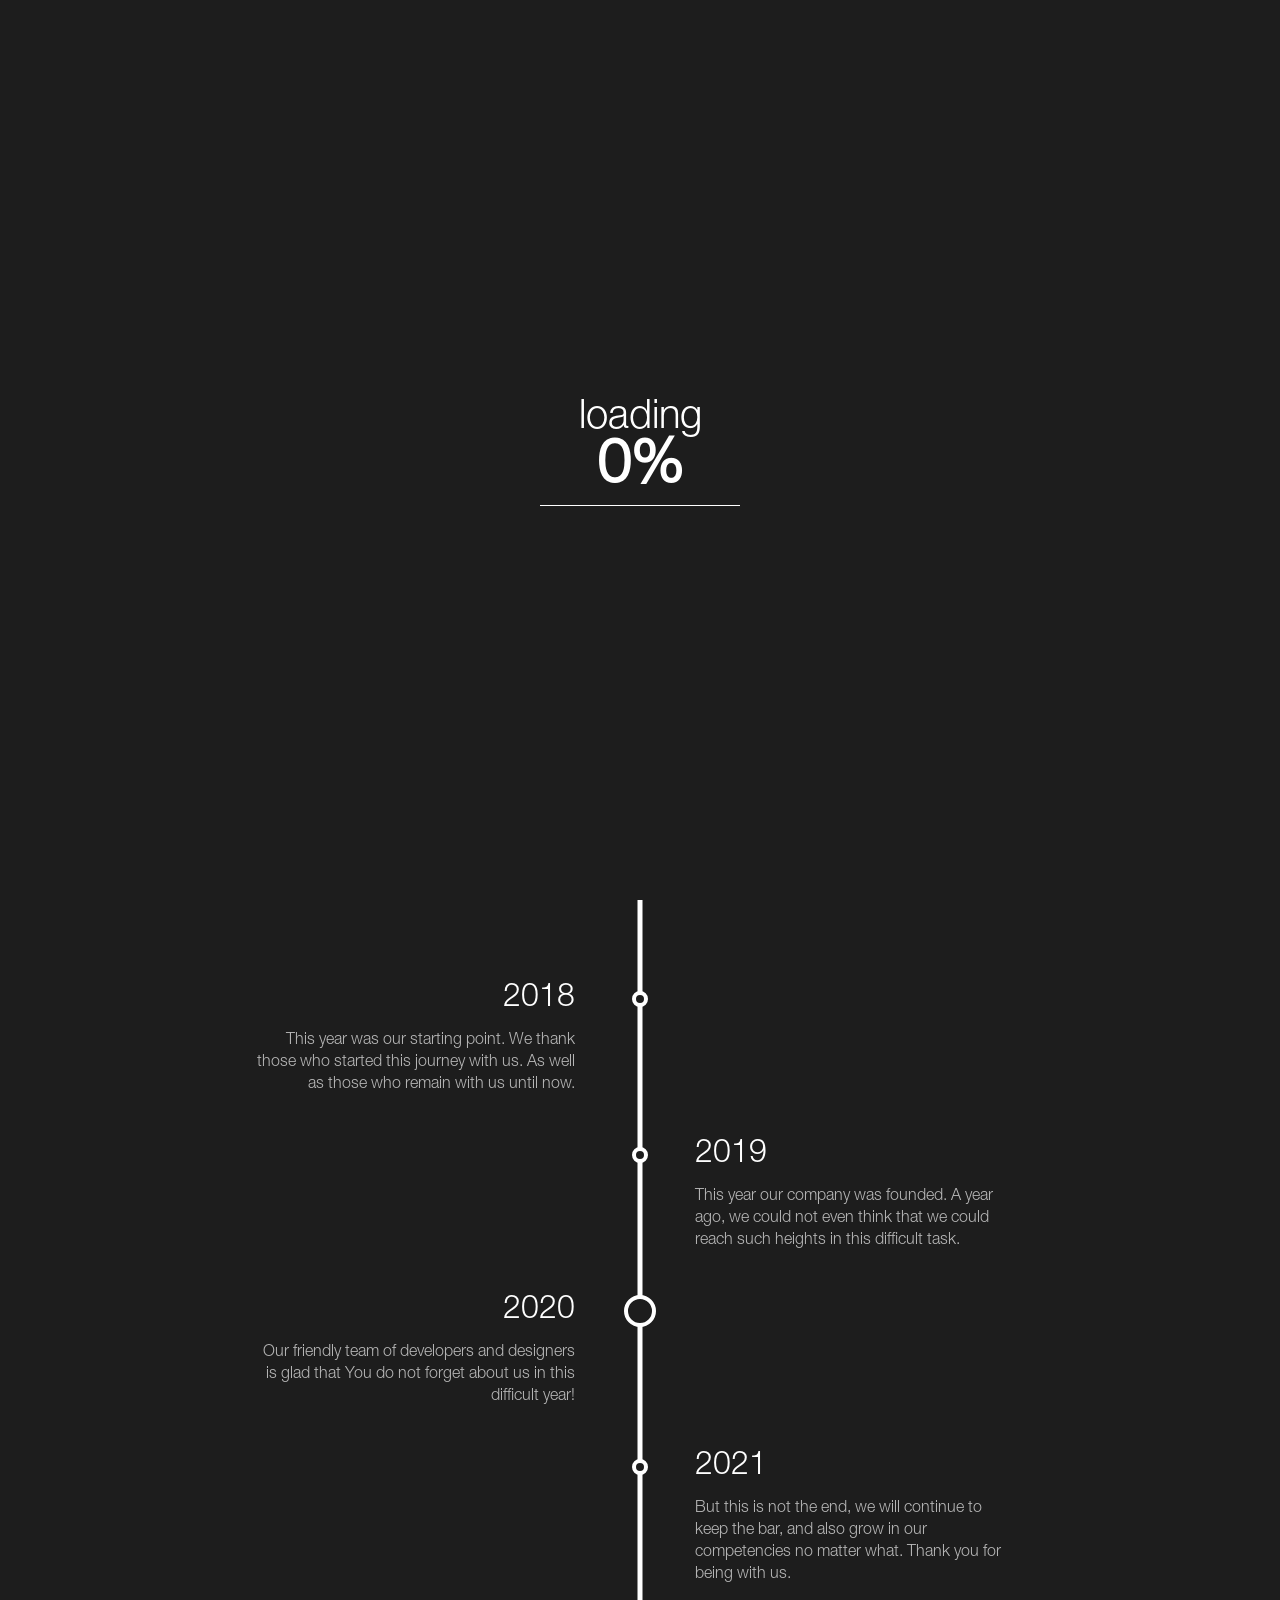
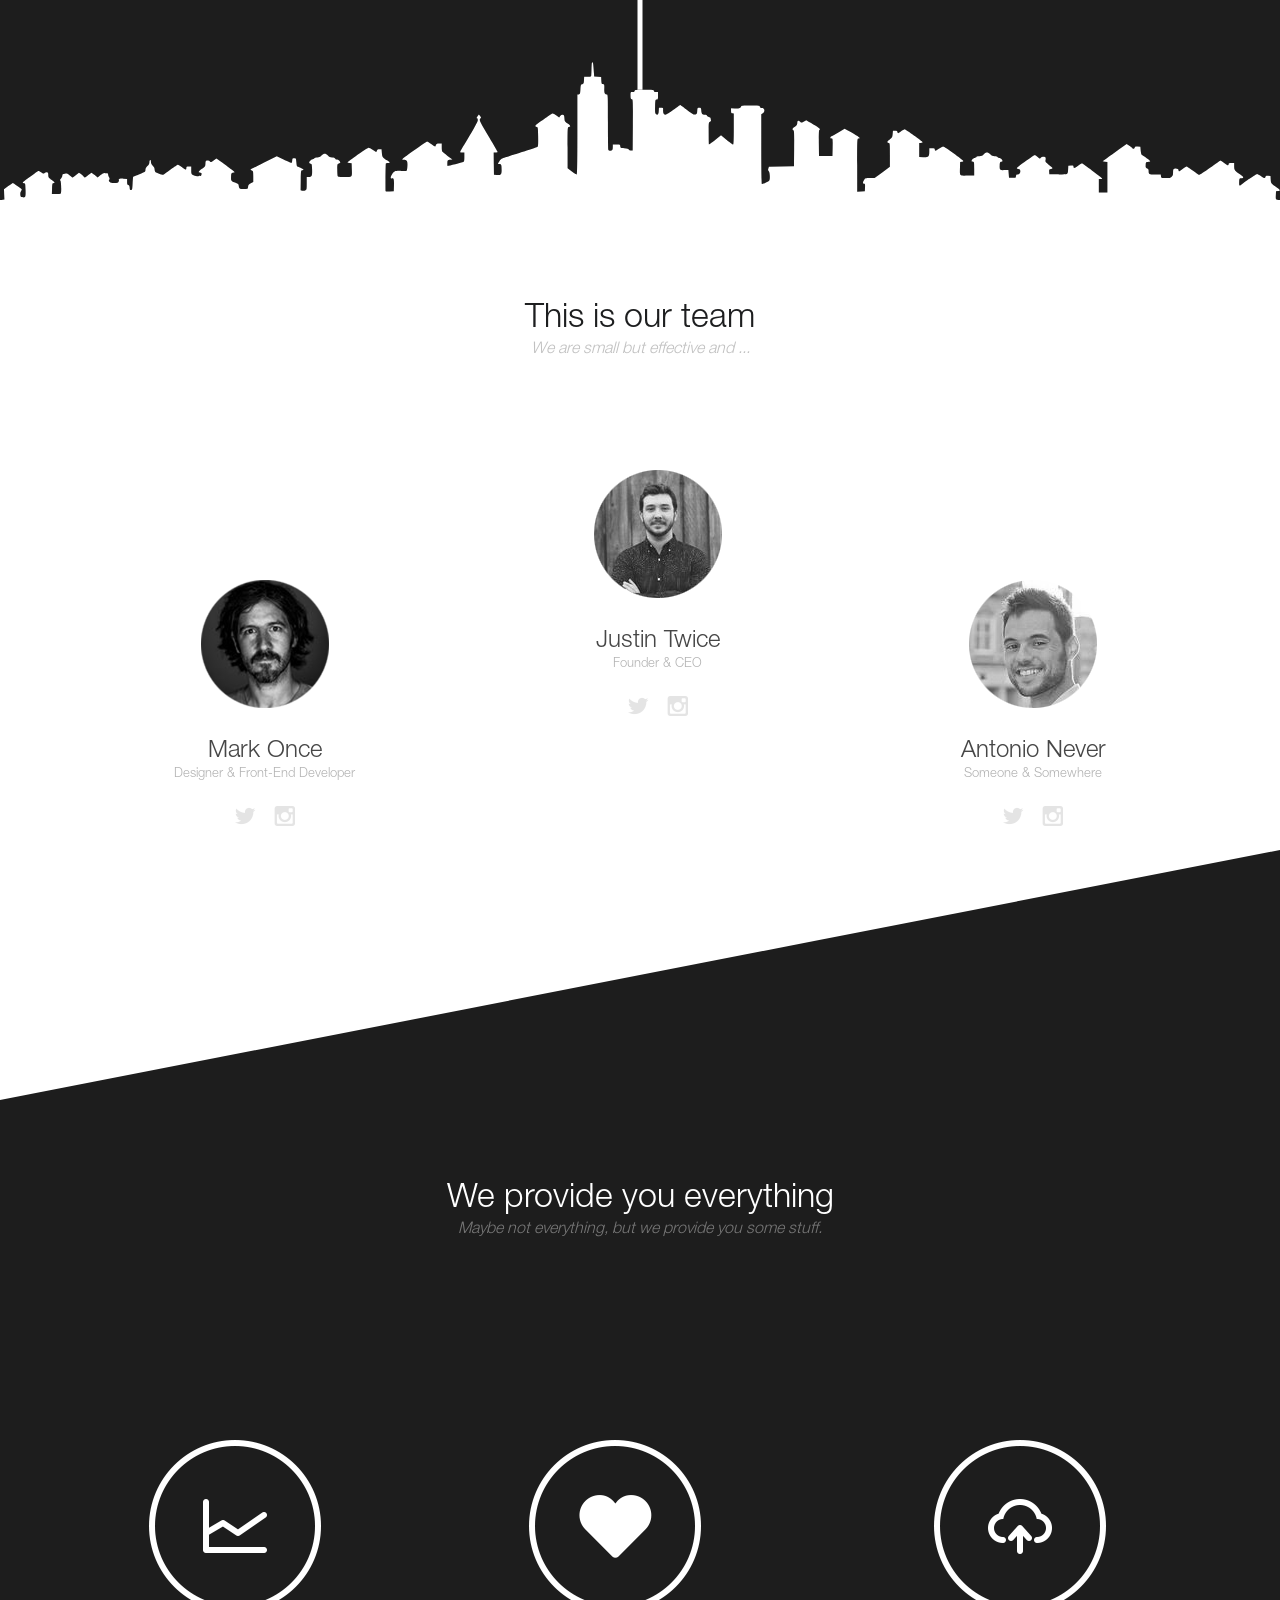
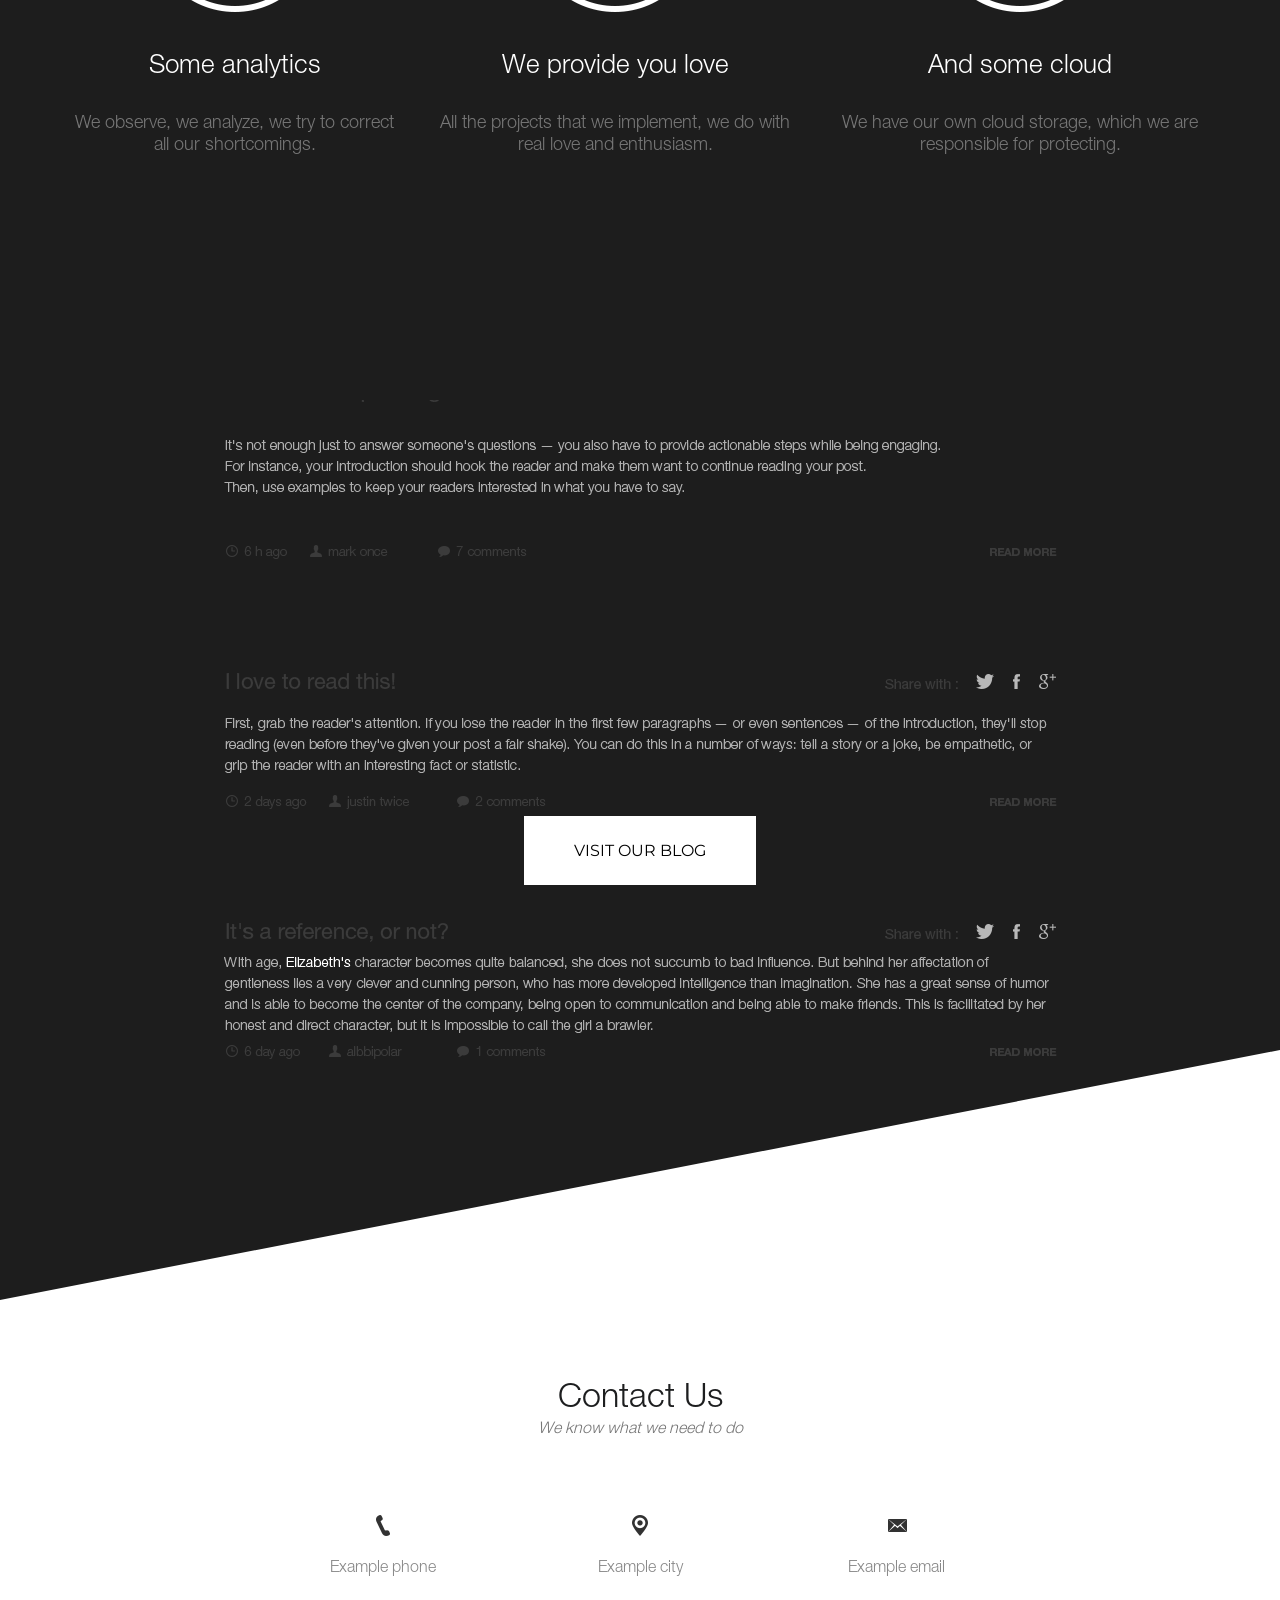
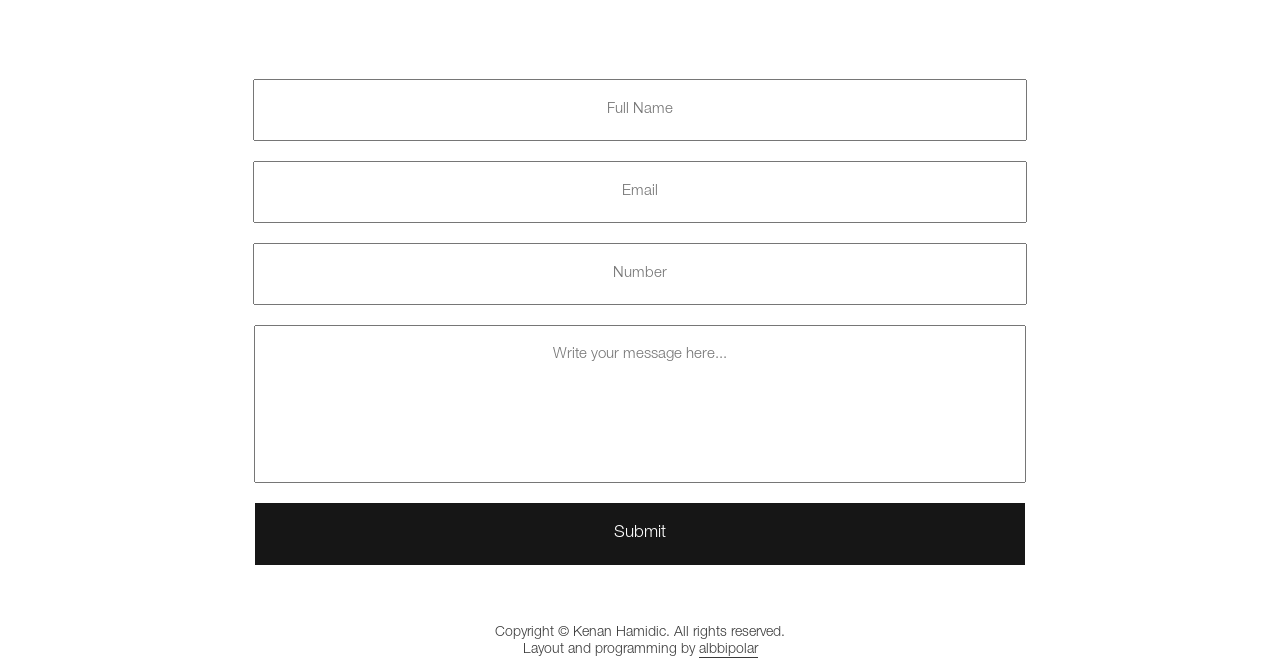
==== commit 85a56d6e: "B&WLanding: bugfix for screen < 540px" ====
--- a/project/B&WLanding/index.html
+++ b/project/B&WLanding/index.html
@@ -50,7 +50,8 @@
   <div class="toggle-overlay"></div>
   <!-- / toggle navigation -->
   <div id="fullpage">
-    <div class="section" data-anchor="section-home">
+
+    <div id="mobile-home" class="section" data-anchor="section-home">
     <!-- header -->
     <header>
         <div class="container">
@@ -86,10 +87,46 @@
     <!-- / header -->
     </div>
 
-    <div class="section" data-anchor="section-about">
+    <div id="mobile-about" class="section" data-anchor="section-about">
     <!-- about us -->
     <div class="section-about">
         <div class="container">
+          <!-- slider for mobile -->
+          <div class="owl-carousel owl-theme" style="display: none;">
+            <div class="item">
+              <div class="about-entry">
+                <div class="about-title">2018</div>
+                <div class="about-body">
+                  <p>This year was our starting point. We thank those who started this journey with us. As well as those who remain with us until now.</p>
+                </div>
+              </div>
+            </div>
+            <div class="item">
+              <div class="about-entry">
+                <div class="about-title">2019</div>
+                <div class="about-body">
+                  <p>This year our company was founded. A year ago, we could not even think that we could reach such heights in this difficult task.</p>
+                </div>
+              </div>
+            </div>
+            <div class="item">
+              <div class="about-entry">
+                <div class="about-title title-big">2020</div>
+                <div class="about-body">
+                  <p>Our friendly team of developers and designers is glad that You do not forget about us in this difficult year!</p>
+                </div>
+              </div>
+            </div>
+            <div class="item">
+              <div class="about-entry">
+                <div class="about-title">2021</div>
+                <div class="about-body">
+                  <p>But this is not the end, we will continue to keep the bar, and also grow in our competencies no matter what. Thank you for being with us.</p>
+                </div>
+              </div>
+            </div>
+          </div>
+          <!-- / slider for mobile -->
             <div class="about-entries">
                 <div class="about-entry">
                   <div class="about-title">2018</div>
@@ -104,17 +141,17 @@
                   </div>
                 </div>
                 <div class="about-entry">
-                    <div class="about-title title-big">2020</div>
-                    <div class="about-body">
-                      <p>Our friendly team of developers and designers is glad that You do not forget about us in this difficult year!</p>
-                    </div>
+                  <div class="about-title title-big">2020</div>
+                  <div class="about-body">
+                    <p>Our friendly team of developers and designers is glad that You do not forget about us in this difficult year!</p>
                   </div>
-                  <div class="about-entry">
-                    <div class="about-title">2021</div>
-                    <div class="about-body">
-                      <p>But this is not the end, we will continue to keep the bar, and also grow in our competencies no matter what. Thank you for being with us.</p>
-                    </div>
+                </div>
+                <div class="about-entry">
+                  <div class="about-title">2021</div>
+                  <div class="about-body">
+                    <p>But this is not the end, we will continue to keep the bar, and also grow in our competencies no matter what. Thank you for being with us.</p>
                   </div>
+                </div>
             </div>
         </div>
         <div id="scene" class="scene">
@@ -129,7 +166,7 @@
     <!-- / about us -->
     </div>
 
-    <div class="section" data-anchor="section-team">
+    <div id="mobile-team" class="section" data-anchor="section-team">
     <!-- team -->
       <div class="section-team">
         <div class="container">
@@ -232,7 +269,7 @@
     <!-- / team -->
     </div>
 
-    <div class="section" data-anchor="section-services">
+    <div id="mobile-services" class="section" data-anchor="section-services">
     <!-- services -->
       <div class="section-services">
         <div class="container">
@@ -287,7 +324,7 @@
     <!-- / services -->
     </div>
 
-    <div class="section" data-anchor="section-blog">
+    <div id="mobile-blog" class="section" data-anchor="section-blog">
     <!-- blog -->
       <div class="section-blog">
         <div class="container">
@@ -354,7 +391,7 @@
     <!-- / blog -->
     </div>
 
-    <div class="section" data-anchor="section-contact">
+    <div id="mobile-contact" class="section" data-anchor="section-contact">
       <!-- contact -->
         <div class="section-contact">
           <div class="container">
@@ -402,7 +439,7 @@
               <input type="text" placeholder="Full Name">
               <input type="text" placeholder="Email">
               <input type="text" placeholder="Number">
-              <textarea placeholder="Write your Message here..."></textarea>
+              <textarea placeholder="Write your message here..."></textarea>
               <button>Submit</button>
             </div>
             <div class="contact-copyright">
--- a/project/B&WLanding/css/style.css
+++ b/project/B&WLanding/css/style.css
@@ -23,7 +23,7 @@
 
 .preloader {
     background: #1d1d1d;
-    position: absolute;
+    position: fixed;
     top: 0;
     bottom: 0;
     right: 0;
@@ -208,7 +208,7 @@
     top: 50%;
     transform: translateY(-50%);
     right: -73px;
-    z-index: 1000;
+    z-index: 100;
 }
 .section-about .about-entries .about-entry .about-title.title-big:before {
     width: 24px;
@@ -465,7 +465,6 @@
 
     padding: 20px 0 100px 0;
 }
-.section-contact .contact-form textarea::placeholder {padding-left: 20px;}
 .section-contact .contact-form button {
     font-family: 'HelveticaNeueLTProLt', sans-serif;
     color: #fff;
--- a/project/B&WLanding/css/responsive.css
+++ b/project/B&WLanding/css/responsive.css
@@ -136,6 +136,7 @@
 
         margin-top: 10px;
     }
+    header .header-scroll {display: none;}
 
     /* MOBILE MENU */
     .toggle-navigation {
@@ -156,19 +157,48 @@
         align-items: center;
         text-align: center;
     }
+    .toggle-button {
+        background: rgba(136, 136, 136, 0.5);
+        border-radius: 50%;
+    }
+    .toggle-button span {
+        width: 50%;
+        height: 4%;
+        left: 25%;
+    }
     .toggle-navigation .toggle-about,
     .toggle-navigation .toggle-copyright {display: none;}
-
+    .toggle-button span, .toggle-button span:before, .toggle-button span:after {background: #fff;}
+    
     /* SECTION ABOUT */
-    .section-about {padding: 0 40px;}
+    .section-about {
+        display: flex;
+        justify-content: center;
+        align-items: center;
+    }
     .section-about .about-entries {
-        max-width: none;
-        width: 100%;
-    }
-    .section-about .about-entries .about-entry {padding: 0;}
-    .section-about .about-entries .about-entry .about-title {margin: 0;}
-    .section-about .about-entries .about-entry:nth-child(2n),
-    .section-about .about-entries .about-entry {margin-top: 20px;}
+        display: none!important;
+    }
+    .section-about .owl-carousel {
+        display: block!important;
+    }
+    .section-about .owl-carousel .item {
+        width: 100%;
+        display: flex;
+        justify-content: center;
+        align-items: center;
+        text-align: center;
+    }
+    .section-about .owl-carousel .item .about-title {
+        color: #fff;
+        font-size: 24px;
+        font-weight: normal;
+    }
+    .section-about .owl-carousel .item p {
+        color: #b3b3b3;
+        margin: 0 40px;
+    }
+    .section-about .owl-carousel .owl-dots button.owl-dot.active {background: #fff!important;}
 
     /* SECTION TEAM */
     .section-team {
@@ -245,20 +275,48 @@
     }
     .owl-carousel .contact-element {text-align: center;}
     .section-contact .contact-form {margin-top: 20px;}
-    .section-contact .contact-form input {
-        margin-bottom: 10px;
-        padding: 10px 0;
-    }
-    .section-contact .contact-form textarea {display: none;}
-    .section-contact .contact-form button {
-        margin: 0;
-        padding: 10px 0;
-    }
+    .section-contact .contact-form textarea {padding: 20px 0;}
     .section-contact .contact-copyright {
         font-size: 13px;
 
         margin: 20px 0;
     }
+}
+
+/* BUGFIX FOR SCREENS HEIGHT < 540PX */
+
+@media screen and (max-height: 540px) {
+
+    .section-about,
+    .section-team,
+    .section-services,
+    .section-blog,
+    .section-about .about-entries  {height: 100%;}
+
+
+
+    /* SECTION HEADER */
+    .toggle-navigation ul.toggle-main li {margin: 0;}
+    .toggle-navigation ul.toggle-main li a {font-size: 20px;}
+
+    /* SECTION ABOUT */
+    .section-about {padding: 40px 0;}
+    .section-about .about-entries {display: flex!important;}
+    .section-about .owl-carousel {display: none!important;}
+
+    /* SECTION TEAM */
+    .section-team {padding: 40px 0;}
+    .section-team .team-persons {display: block!important;}
+    .section-team .owl-carousel {display: none!important;}
+
+    /* SECTION SERVICES */
+    .section-services {padding: 40px 0;}
+    .section-services .services-service {display: flex!important;}
+    .section-services .owl-carousel {display: none!important;}
+    .section-services .services-service .service-item img {width: 50%;}
+
+    /* SECTION BLOG */
+    .section-blog .blog-button {margin: 40px 0;}
 }
 
 /* MODAL WINDOW */
